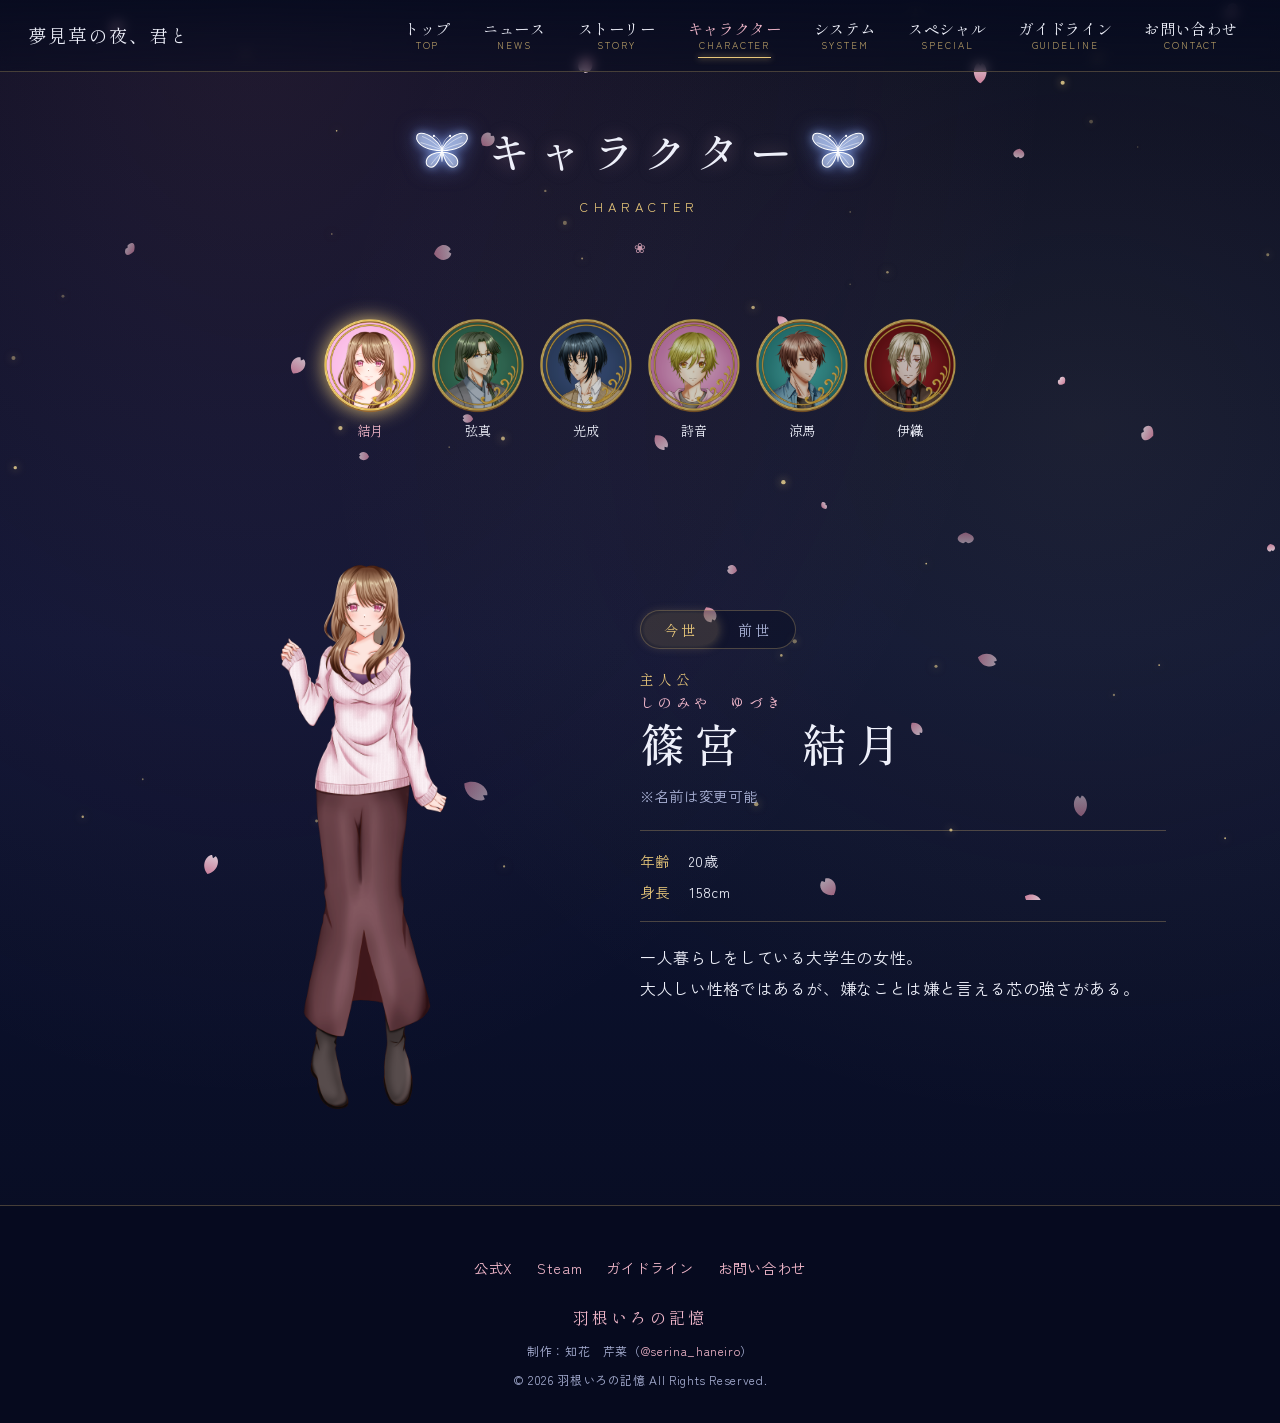
==== character.html @ c4f9967c "プロフィール追加" ====
<!DOCTYPE html>
<html lang="ja">
<head>
  <meta charset="UTF-8">
  <meta name="viewport" content="width=device-width, initial-scale=1">
  <title>キャラクター｜夢見草の夜、君と 公式サイト</title>
  <meta name="description" content="乙女ゲーム『夢見草の夜、君と ～想い繋ぐ刻～』公式サイト。前世と今世が交差する、夜桜の恋物語。">

  <!-- SNSでシェアされたときの表示 -->
  <meta property="og:title" content="キャラクター｜夢見草の夜、君と 公式サイト">
  <meta property="og:description" content="乙女ゲーム『夢見草の夜、君と ～想い繋ぐ刻～』公式サイト。前世と今世が交差する、夜桜の恋物語。">
  <meta property="og:type" content="website">
  <meta property="og:image" content="https://yumemigusanoyoru.github.io/yumemigusa/images/ogp.jpg">
  <meta name="twitter:card" content="summary_large_image">

  <!-- タブのアイコン（images/favicon.png を置くと表示されます） -->
  <link rel="icon" href="images/favicon.png?v=1">
  <link rel="apple-touch-icon" href="images/favicon.png?v=1">

  <link rel="preconnect" href="https://fonts.googleapis.com">
  <link rel="preconnect" href="https://fonts.gstatic.com" crossorigin>
  <link href="https://fonts.googleapis.com/css2?family=Shippori+Mincho:wght@400;500;600&family=Zen+Kaku+Gothic+New:wght@400;500&display=swap" rel="stylesheet">
  <link rel="stylesheet" href="css/style.css?v=17">
</head>
<body>
  <canvas id="petals" aria-hidden="true"></canvas>

  <!-- ===== ヘッダー（全ページ共通） ===== -->
  <header class="site-header">
    <a href="index.html" class="site-logo">
      夢見草の夜、君と
    </a>
    <button class="menu-toggle" aria-label="メニュー" aria-expanded="false">
      <span></span><span></span><span></span>
    </button>
    <nav class="global-nav">
      <ul>
        <li><a href="index.html">トップ<small>TOP</small></a></li>
        <li><a href="news.html">ニュース<small>NEWS</small></a></li>
        <li><a href="story.html">ストーリー<small>STORY</small></a></li>
        <li><a href="character.html">キャラクター<small>CHARACTER</small></a></li>
        <li><a href="system.html">システム<small>SYSTEM</small></a></li>
        <li><a href="special.html">スペシャル<small>SPECIAL</small></a></li>
        <li><a href="guideline.html">ガイドライン<small>GUIDELINE</small></a></li>
        <li><a href="contact.html">お問い合わせ<small>CONTACT</small></a></li>
      </ul>
    </nav>
  </header>

  <main class="page-main">
    <div class="container">

      <div class="page-title fade-in">
        <h1>キャラクター</h1>
        <span class="en">CHARACTER</span>
      </div>

      <!-- アイコンを押すとキャラクターが切り替わります
           アイコン画像：images/chara/○○-icon.png（正方形） -->
      <div class="chara-tabs fade-in">
        <button class="chara-tab is-active" data-target="yuzuki">
          <div class="thumb"><img src="images/chara/yuzuki-icon.png" alt=""></div>
          結月
        </button>
        <button class="chara-tab" data-target="genma">
          <div class="thumb"><img src="images/chara/genma-icon.png" alt=""></div>
          弦真
        </button>
        <button class="chara-tab" data-target="mitsunari">
          <div class="thumb"><img src="images/chara/mitsunari-icon.png" alt=""></div>
          光成
        </button>
        <button class="chara-tab" data-target="shion">
          <div class="thumb"><img src="images/chara/shion-icon.png" alt=""></div>
          詩音
        </button>
        <button class="chara-tab" data-target="ryoma">
          <div class="thumb"><img src="images/chara/ryoma-icon.png" alt=""></div>
          涼馬
        </button>
        <button class="chara-tab" data-target="iori">
          <div class="thumb"><img src="images/chara/iori-icon.png" alt=""></div>
          伊織
        </button>
      </div>

      <!-- ===== 結月 ===== -->
      <section class="chara-detail is-active" id="yuzuki">
        <div class="chara-stand">
          <img src="images/chara/yuzuki.png" alt="篠宮 結月">
        </div>
        <div class="chara-text">
          <p class="chara-role">主人公</p>
          <h2 class="chara-name"><span class="ruby">しのみや　ゆづき</span>篠宮　結月</h2>
          <p class="chara-cv">※名前は変更可能</p>
          <dl class="chara-profile">
            <dt>年齢</dt><dd>20歳</dd>
            <dt>身長</dt><dd>158cm</dd>
          </dl>
          <p>一人暮らしをしている大学生の女性。<br>
          大人しい性格ではあるが、嫌なことは嫌と言える芯の強さがある。</p>
        </div>
      </section>

      <!-- ===== 弦真 ===== -->
      <section class="chara-detail" id="genma">
        <div class="chara-stand">
          <img src="images/chara/genma.png" alt="霧島 弦真">
        </div>
        <div class="chara-text">
          <p class="chara-role">微笑みの店主</p>
          <h2 class="chara-name"><span class="ruby">きりしま　げんま</span>霧島　弦真</h2>
          <p class="chara-cv">CV：未定</p>
          <dl class="chara-profile">
            <dt>年齢</dt><dd>25歳</dd>
            <dt>誕生日</dt><dd>11月7日</dd>
            <dt>身長</dt><dd>180cm</dd>
            <dt class="now-only">趣味</dt><dd class="now-only">古書の修繕／お茶を飲みながらまったり過ごす</dd>
            <dt class="now-only">特技</dt><dd class="now-only">書道</dd>
            <dt class="now-only">好きな食べ物</dt><dd class="now-only">和食／和菓子</dd>
            <dt class="now-only">苦手な食べ物</dt><dd class="now-only">辛いもの</dd>
          </dl>
          <p>古書店【夢見堂】の店主。<br>
          結月の夢に出てきた人物とよく似た容姿をしている。</p>
          <p class="chara-quote">「きっと、貴女に必要な一冊なのでしょう。だから貴女の元に来たのですよ」</p>
        </div>
      </section>

      <!-- ===== 光成 ===== -->
      <section class="chara-detail" id="mitsunari">
        <div class="chara-stand">
          <img src="images/chara/mitsunari.png" alt="三嶋 光成">
        </div>
        <div class="chara-text">
          <p class="chara-role">優しさを隠す先輩</p>
          <h2 class="chara-name"><span class="ruby">みしま　こうせい</span>三嶋　光成</h2>
          <p class="chara-cv">CV：未定</p>
          <dl class="chara-profile">
            <dt>年齢</dt><dd>22歳</dd>
            <dt>誕生日</dt><dd>6月11日</dd>
            <dt>身長</dt><dd>175cm</dd>
            <dt class="now-only">趣味</dt><dd class="now-only">読書／寝ること</dd>
            <dt class="now-only">特技</dt><dd class="now-only">どこでも寝られる</dd>
            <dt class="now-only">好きな食べ物</dt><dd class="now-only">薄味のもの</dd>
            <dt class="now-only">苦手な食べ物</dt><dd class="now-only">味の濃いもの／油っこいもの</dd>
          </dl>
          <p>結月の大学の先輩。<br>
          クールな性格で、いつも一人で行動している。</p>
          <p class="chara-quote">「あまり深入りしないほうがいい。……二度と、戻れなくなるから」</p>
        </div>
      </section>

      <!-- ===== 詩音 ===== -->
      <section class="chara-detail" id="shion">
        <div class="chara-stand">
          <img src="images/chara/shion.png" alt="有栖川 詩音">
        </div>
        <div class="chara-text">
          <p class="chara-role">笑顔の案内人</p>
          <h2 class="chara-name"><span class="ruby">ありすがわ　しおん</span>有栖川　詩音</h2>
          <p class="chara-cv">CV：未定</p>
          <dl class="chara-profile">
            <dt>年齢</dt><dd>18歳</dd>
            <dt>誕生日</dt><dd>5月20日</dd>
            <dt>身長</dt><dd>163cm</dd>
            <dt class="now-only">趣味</dt><dd class="now-only">スイーツ作り／料理</dd>
            <dt class="now-only">特技</dt><dd class="now-only">ラテアート</dd>
            <dt class="now-only">好きな食べ物</dt><dd class="now-only">甘いもの</dd>
            <dt class="now-only">苦手な食べ物</dt><dd class="now-only">苦いもの</dd>
          </dl>
          <p>高校生の男の子。<br>
          結月がよく行くカフェでバイトをしている。</p>
          <p class="chara-quote">「いつも素敵な笑顔だなって見てました。会えて嬉しいです！」</p>
        </div>
      </section>

      <!-- ===== 涼馬 ===== -->
      <section class="chara-detail" id="ryoma">
        <div class="chara-stand">
          <img src="images/chara/ryoma.png" alt="神尾 涼馬">
        </div>
        <div class="chara-text">
          <p class="chara-role">一途な幼馴染</p>
          <h2 class="chara-name"><span class="ruby">かみお　りょうま</span>神尾　涼馬</h2>
          <p class="chara-cv">CV：未定</p>
          <dl class="chara-profile">
            <dt>年齢</dt><dd>23歳</dd>
            <dt>誕生日</dt><dd>12月2日</dd>
            <dt>身長</dt><dd>177cm</dd>
            <dt class="now-only">趣味</dt><dd class="now-only">バイクでのドライブ／筋トレ</dd>
            <dt class="now-only">特技</dt><dd class="now-only">DIY</dd>
            <dt class="now-only">好きな食べ物</dt><dd class="now-only">ファーストフード</dd>
            <dt class="now-only">苦手な食べ物</dt><dd class="now-only">特にない</dd>
          </dl>
          <p>結月の幼馴染の男性。<br>
          最近地元に戻ってきたようで、そこで結月と再会を果たす。</p>
          <p class="chara-quote">「……変わってないな。前より大人っぽくなったけど、根っこはそのまんま」</p>
        </div>
      </section>

      <!-- ===== 伊織 ===== -->
      <section class="chara-detail" id="iori">
        <div class="chara-stand">
          <img src="images/chara/iori.png" alt="鴻上 伊織">
        </div>
        <div class="chara-text">
          <p class="chara-role">執着の蜘蛛</p>
          <h2 class="chara-name"><span class="ruby">こうがみ　いおり</span>鴻上　伊織</h2>
          <p class="chara-cv">CV：未定</p>
          <dl class="chara-profile">
            <dt>年齢</dt><dd>28歳</dd>
            <dt>誕生日</dt><dd>2月18日</dd>
            <dt>身長</dt><dd>185cm</dd>
            <dt class="now-only">趣味</dt><dd class="now-only">仕事／映画鑑賞</dd>
            <dt class="now-only">特技</dt><dd class="now-only">チェス</dd>
            <dt class="now-only">好きな食べ物</dt><dd class="now-only">肉料理</dd>
            <dt class="now-only">苦手な食べ物</dt><dd class="now-only">野菜／甘いもの</dd>
          </dl>
          <p>突然結月の前に現れた男性。<br>
          結月に執着するが、多くが謎に包まれている。</p>
          <p class="chara-quote">「……その顔で、その声で。……忘れたふりなど、するな」</p>
        </div>
      </section>

    </div>
  </main>

  <!-- ===== フッター（全ページ共通） ===== -->
  <footer class="site-footer">
    <ul class="footer-links">
      <li><a href="https://x.com/yumemigusa_5052" target="_blank" rel="noopener">公式X</a></li>
      <li><a href="https://store.steampowered.com/app/4115570/" target="_blank" rel="noopener">Steam</a></li>
         <li><a href="guideline.html">ガイドライン</a></li>
         <li><a href="contact.html">お問い合わせ</a></li>
    </ul>
    <p class="footer-circle"><a href="https://haneiro-final.vercel.app/" target="_blank" rel="noopener">羽根いろの記憶</a></p>
    <p class="copyright" style="margin-bottom:6px">制作：知花　芹菜（<a href="https://x.com/serina_haneiro" target="_blank" rel="noopener">@serina_haneiro</a>）</p>
    <p class="copyright">&copy; 2026 羽根いろの記憶 All Rights Reserved.</p>
  </footer>

  <!-- Cloudflare Web Analytics --><script type='module' src='https://static.cloudflareinsights.com/beacon.min.js' data-cf-beacon='{"token": "5b90241d184643a3bd6e7395674b8b5f"}'></script><!-- End Cloudflare Web Analytics -->
  <script src="js/main.js"></script>
  <script src="js/stills.js?v=2"></script>
  <script src="js/pastlife.js?v=3"></script>
</body>
</html>
---- css/style.css ----
/* =========================================================
   夢見草の夜、君と 公式サイト 共通スタイル
   色を変えたいときは、下の :root の値だけ変えればOKです
   ========================================================= */
:root {
  --night-deep: #070b1f;     /* いちばん暗い夜空 */
  --night: #0d1433;          /* 背景の紺 */
  --night-soft: #18214a;     /* カードなどの紺 */
  --sakura: #f2b8cb;         /* 桜色 */
  --sakura-deep: #d97a9b;    /* 濃い桜色 */
  --gold: #e8c77a;           /* 金の光 */
  --gold-soft: rgba(232, 199, 122, 0.35);
  --text: #eef0fa;           /* 本文の文字色 */
  --text-sub: #aab2d6;       /* 補足の文字色 */
  --line: rgba(232, 199, 122, 0.28);

  --font-title: "Shippori Mincho", "Yu Mincho", serif;
  --font-body: "Zen Kaku Gothic New", "Yu Gothic", sans-serif;

  --header-h: 72px;
  --max-w: 1100px;
}

* { box-sizing: border-box; margin: 0; padding: 0; }

html { scroll-behavior: smooth; background: var(--night-deep); }

body {
  font-family: var(--font-body);
  color: var(--text);
  line-height: 1.9;
  letter-spacing: 0.04em;
  background:
    radial-gradient(ellipse at 20% 0%, rgba(217, 122, 155, 0.12), transparent 55%),
    radial-gradient(ellipse at 85% 30%, rgba(232, 199, 122, 0.08), transparent 50%),
    linear-gradient(180deg, var(--night-deep) 0%, var(--night) 45%, var(--night-deep) 100%);
  min-height: 100vh;
  overflow-x: hidden;
}

img { max-width: 100%; display: block; }
a { color: var(--sakura); text-decoration: none; transition: color .3s; }
a:hover { color: var(--gold); }

/* 舞う花びら・光の粒（js/main.js で描画） */
#petals {
  position: fixed;
  inset: 0;
  pointer-events: none;
  z-index: 1;
}

/* ---------- ヘッダー ---------- */
.site-header {
  position: fixed;
  top: 0; left: 0; right: 0;
  height: var(--header-h);
  z-index: 100;
  display: flex;
  align-items: center;
  justify-content: space-between;
  padding: 0 28px;
  background: linear-gradient(180deg, rgba(7, 11, 31, 0.92), rgba(7, 11, 31, 0.55));
  backdrop-filter: blur(6px);
  border-bottom: 1px solid var(--line);
}

.site-logo {
  font-family: var(--font-title);
  font-size: 1.15rem;
  color: var(--text);
  letter-spacing: 0.12em;
  white-space: nowrap;
}
.site-logo img { height: 44px; width: auto; }

.global-nav ul {
  display: flex;
  gap: 4px;
  list-style: none;
}
.global-nav a {
  display: block;
  padding: 8px 14px;
  font-family: var(--font-title);
  font-size: 0.95rem;
  color: var(--text);
  position: relative;
  text-align: center;
  line-height: 1.3;
}
.global-nav a small {
  display: block;
  font-family: var(--font-body);
  font-size: 0.6rem;
  letter-spacing: 0.2em;
  color: var(--gold);
  opacity: 0.8;
}
.global-nav a::after {
  content: "";
  position: absolute;
  left: 50%; bottom: 2px;
  width: 0; height: 1px;
  background: var(--gold);
  box-shadow: 0 0 6px var(--gold);
  transition: width .3s, left .3s;
}
.global-nav a:hover::after,
.global-nav a.is-current::after { width: 60%; left: 20%; }
.global-nav a.is-current { color: var(--sakura); }

/* スマホ用メニューボタン */
.menu-toggle {
  display: none;
  width: 44px; height: 44px;
  background: none;
  border: 1px solid var(--line);
  border-radius: 50%;
  cursor: pointer;
  position: relative;
}
.menu-toggle span {
  position: absolute;
  left: 12px; right: 12px;
  height: 1px;
  background: var(--gold);
  transition: transform .3s, opacity .3s;
}
.menu-toggle span:nth-child(1) { top: 15px; }
.menu-toggle span:nth-child(2) { top: 21px; }
.menu-toggle span:nth-child(3) { top: 27px; }
.menu-open .menu-toggle span:nth-child(1) { transform: translateY(6px) rotate(45deg); }
.menu-open .menu-toggle span:nth-child(2) { opacity: 0; }
.menu-open .menu-toggle span:nth-child(3) { transform: translateY(-6px) rotate(-45deg); }

/* ---------- 共通レイアウト ---------- */
main { position: relative; z-index: 2; }

.page-main { padding-top: calc(var(--header-h) + 40px); padding-bottom: 80px; }

.container {
  width: 100%;
  max-width: var(--max-w);
  margin: 0 auto;
  padding: 0 24px;
}

/* ページ見出し */
.page-title {
  text-align: center;
  margin-bottom: 56px;
}
.page-title h1 {
  font-family: var(--font-title);
  font-weight: 500;
  font-size: clamp(1.8rem, 4vw, 2.6rem);
  letter-spacing: 0.25em;
  color: var(--text);
  text-shadow: 0 0 18px rgba(242, 184, 203, 0.35);
}
.page-title .en {
  display: block;
  font-size: 0.8rem;
  letter-spacing: 0.4em;
  color: var(--gold);
  margin-top: 4px;
}
.page-title::after {
  content: "❀";
  display: block;
  margin-top: 14px;
  color: var(--sakura);
  font-size: 0.9rem;
  opacity: 0.8;
}

/* セクション見出し */
.section-title {
  font-family: var(--font-title);
  font-weight: 500;
  font-size: 1.5rem;
  letter-spacing: 0.2em;
  text-align: center;
  margin-bottom: 32px;
}
.section-title .en {
  display: block;
  font-size: 0.75rem;
  letter-spacing: 0.4em;
  color: var(--gold);
}

/* 枠付きの箱 */
.panel {
  background: linear-gradient(160deg, rgba(24, 33, 74, 0.75), rgba(13, 20, 51, 0.75));
  border: 1px solid var(--line);
  border-radius: 4px;
  padding: 40px;
  position: relative;
}
.panel::before,
.panel::after {
  content: "";
  position: absolute;
  width: 18px; height: 18px;
  border-color: var(--gold);
  border-style: solid;
  opacity: 0.7;
}
.panel::before { top: 8px; left: 8px; border-width: 1px 0 0 1px; }
.panel::after { bottom: 8px; right: 8px; border-width: 0 1px 1px 0; }

/* ボタン */
.btn {
  display: inline-block;
  padding: 12px 36px;
  border: 1px solid var(--gold);
  color: var(--text);
  font-family: var(--font-title);
  letter-spacing: 0.15em;
  background: rgba(232, 199, 122, 0.06);
  transition: background .3s, box-shadow .3s, color .3s;
}
.btn:hover {
  background: rgba(232, 199, 122, 0.18);
  box-shadow: 0 0 18px var(--gold-soft);
  color: var(--text);
}
.btn-sakura { border-color: var(--sakura); background: rgba(242, 184, 203, 0.08); }
.btn-sakura:hover { background: rgba(242, 184, 203, 0.2); box-shadow: 0 0 18px rgba(242, 184, 203, 0.4); }

/* 仮置きの画像枠（本物の画像に差し替えるまでの目印） */
.placeholder {
  display: flex;
  align-items: center;
  justify-content: center;
  text-align: center;
  color: var(--text-sub);
  font-size: 0.85rem;
  background:
    repeating-linear-gradient(45deg, rgba(255,255,255,0.03) 0 12px, transparent 12px 24px),
    linear-gradient(160deg, var(--night-soft), var(--night));
  border: 1px dashed var(--line);
}

/* スクロールでふわっと出る */
.fade-in { opacity: 0; transform: translateY(24px); transition: opacity 1s, transform 1s; }
.fade-in.is-visible { opacity: 1; transform: none; }

/* ---------- トップページ ---------- */
.hero {
  position: relative;
  height: 100vh;
  min-height: 560px;
  overflow: hidden;
}
.hero-visual {
  position: absolute;
  inset: 0;
}
.hero-visual img,
.hero-visual .placeholder {
  width: 100%; height: 100%;
  object-fit: cover;
  object-position: center top;
}
.hero::after {
  content: "";
  position: absolute;
  inset: 0;
  background: linear-gradient(180deg, transparent 55%, var(--night-deep) 100%);
}
.hero-logo {
  position: absolute;
  z-index: 2;
  left: 50%;
  bottom: 12%;
  transform: translateX(-50%);
  text-align: center;
  width: 90%;
}
.hero-logo h1 {
  font-family: var(--font-title);
  font-weight: 500;
  font-size: clamp(2rem, 6vw, 4rem);
  letter-spacing: 0.2em;
  text-shadow: 0 0 24px rgba(242, 184, 203, 0.6), 0 0 4px rgba(0,0,0,0.8);
}
.hero-logo p {
  font-family: var(--font-title);
  color: var(--gold);
  letter-spacing: 0.4em;
  margin-top: 4px;
}
.hero-logo img { max-width: 640px; margin: 0 auto; }

.top-info {
  padding: 80px 0;
  text-align: center;
}
.release-text {
  font-family: var(--font-title);
  font-size: 1.1rem;
  letter-spacing: 0.15em;
  margin-bottom: 8px;
}
.platform-text { color: var(--text-sub); font-size: 0.9rem; margin-bottom: 28px; }
.btn-row { display: flex; gap: 16px; justify-content: center; flex-wrap: wrap; }

.top-news { padding: 40px 0 80px; }
.top-banners {
  display: grid;
  grid-template-columns: repeat(auto-fit, minmax(260px, 1fr));
  gap: 24px;
  padding-bottom: 100px;
}
.top-banners a { display: block; aspect-ratio: 16 / 9; }
.top-banners a .placeholder { width: 100%; height: 100%; transition: box-shadow .3s; }
.top-banners a:hover .placeholder { box-shadow: 0 0 24px var(--gold-soft); }

/* ---------- ニュース ---------- */
.news-list { list-style: none; }
.news-list li {
  border-bottom: 1px solid var(--line);
}
.news-list a, .news-list .news-item {
  display: flex;
  gap: 24px;
  padding: 18px 8px;
  color: var(--text);
}
.news-list a:hover { background: rgba(242, 184, 203, 0.05); }
.news-date {
  font-family: var(--font-title);
  color: var(--gold);
  white-space: nowrap;
  min-width: 96px;
}
.news-tag {
  display: inline-block;
  font-size: 0.7rem;
  padding: 0 10px;
  border: 1px solid var(--sakura);
  color: var(--sakura);
  margin-right: 8px;
  vertical-align: middle;
}
.news-article { margin-bottom: 48px; }
.news-article h2 {
  font-family: var(--font-title);
  font-weight: 500;
  font-size: 1.25rem;
  margin: 6px 0 16px;
}
.news-article p + p { margin-top: 1em; }

/* ---------- ストーリー ---------- */
.story-visual { aspect-ratio: 16 / 9; margin-bottom: 48px; }
.story-visual img, .story-visual .placeholder { width: 100%; height: 100%; object-fit: cover; }
.story-text {
  font-family: var(--font-title);
  font-size: 1.05rem;
  line-height: 2.4;
  text-align: center;
}
.story-text p + p { margin-top: 2em; }
.story-text em { font-style: normal; color: var(--sakura); }

/* ---------- キャラクター ---------- */
.chara-tabs {
  display: flex;
  justify-content: center;
  flex-wrap: wrap;
  gap: 12px;
  margin-bottom: 48px;
}
.chara-tab {
  width: 96px;
  background: none;
  border: 1px solid var(--line);
  color: var(--text);
  font-family: var(--font-title);
  cursor: pointer;
  padding: 0 0 8px;
  transition: border-color .3s, box-shadow .3s;
}
.chara-tab .thumb { aspect-ratio: 1; width: 100%; margin-bottom: 6px; font-size: 0.65rem; }
.chara-tab .thumb img { width: 100%; height: 100%; object-fit: cover; }
.chara-tab.is-active,
.chara-tab:hover { border-color: var(--gold); box-shadow: 0 0 14px var(--gold-soft); }
.chara-tab.is-active { color: var(--sakura); }

.chara-detail { display: none; }
.chara-detail.is-active { display: grid; animation: charaIn .6s ease; }
@keyframes charaIn { from { opacity: 0; transform: translateX(20px); } to { opacity: 1; transform: none; } }

.chara-detail {
  grid-template-columns: 1fr 1.1fr;
  gap: 48px;
  align-items: center;
}
.chara-stand { aspect-ratio: 3 / 4; max-height: 720px; }
.chara-stand img, .chara-stand .placeholder { width: 100%; height: 100%; object-fit: contain; }
.chara-role {
  font-family: var(--font-title);
  color: var(--gold);
  letter-spacing: 0.3em;
  font-size: 0.85rem;
}
.chara-name {
  font-family: var(--font-title);
  font-weight: 500;
  font-size: clamp(2rem, 4vw, 2.8rem);
  letter-spacing: 0.2em;
  line-height: 1.4;
}
.chara-name .ruby {
  display: block;
  font-size: 0.85rem;
  letter-spacing: 0.3em;
  color: var(--sakura);
}
.chara-cv { color: var(--text-sub); font-size: 0.9rem; margin: 8px 0 20px; }
.chara-profile {
  display: grid;
  grid-template-columns: auto 1fr;
  gap: 4px 20px;
  font-size: 0.9rem;
  margin: 20px 0;
  padding: 16px 0;
  border-top: 1px solid var(--line);
  border-bottom: 1px solid var(--line);
}
.chara-profile dt { color: var(--gold); }
.chara-quote {
  font-family: var(--font-title);
  font-size: 1.1rem;
  color: var(--sakura);
  margin-top: 20px;
}

/* ---------- システム ---------- */
.system-list { display: grid; gap: 48px; }
.system-item {
  display: grid;
  grid-template-columns: 1.2fr 1fr;
  gap: 40px;
  align-items: center;
}
.system-item:nth-child(even) .system-shot { order: 2; }
.system-shot { aspect-ratio: 16 / 9; }
.system-shot img, .system-shot .placeholder { width: 100%; height: 100%; object-fit: cover; }
.system-item h3 {
  font-family: var(--font-title);
  font-weight: 500;
  font-size: 1.3rem;
  letter-spacing: 0.15em;
  margin-bottom: 12px;
  color: var(--sakura);
}
.spec-table { width: 100%; border-collapse: collapse; margin-top: 80px; }
.spec-table th, .spec-table td {
  padding: 14px 16px;
  border-bottom: 1px solid var(--line);
  text-align: left;
  font-size: 0.95rem;
}
.spec-table th { color: var(--gold); width: 30%; font-weight: normal; font-family: var(--font-title); }

/* ---------- スペシャル ---------- */
.special-section { margin-bottom: 80px; }
.movie-wrap { aspect-ratio: 16 / 9; }
.movie-wrap iframe, .movie-wrap .placeholder { width: 100%; height: 100%; border: 0; }
.movie-grid { display: grid; grid-template-columns: 1fr 1fr; gap: 24px; }
.movie-grid p { text-align: center; margin-top: 8px; font-family: var(--font-title); }
.wallpaper-grid {
  display: grid;
  grid-template-columns: repeat(auto-fit, minmax(240px, 1fr));
  gap: 24px;
}
.wallpaper-grid .thumb { aspect-ratio: 16 / 9; margin-bottom: 12px; }
.wallpaper-grid .links { display: flex; gap: 12px; justify-content: center; font-size: 0.85rem; }
.event-box h3 { font-family: var(--font-title); font-weight: 500; font-size: 1.3rem; margin-bottom: 12px; }

/* ---------- お問い合わせ ---------- */
.contact-box { max-width: 760px; margin: 0 auto; }
.contact-box p + p { margin-top: 1em; }
.contact-box ul { margin: 1em 0 1em 1.4em; }
.contact-way {
  margin-top: 32px;
  display: grid;
  gap: 16px;
}
.contact-way div {
  display: flex;
  gap: 16px;
  align-items: baseline;
  padding: 16px 20px;
  border: 1px solid var(--line);
}
.contact-way dt { color: var(--gold); font-family: var(--font-title); min-width: 120px; }

/* ---------- フッター ---------- */
.site-footer {
  position: relative;
  z-index: 2;
  text-align: center;
  padding: 48px 24px 32px;
  border-top: 1px solid var(--line);
  background: rgba(7, 11, 31, 0.8);
}
.footer-links {
  display: flex;
  gap: 24px;
  justify-content: center;
  flex-wrap: wrap;
  list-style: none;
  margin-bottom: 20px;
  font-size: 0.9rem;
}
.footer-circle { font-family: var(--font-title); letter-spacing: 0.2em; margin-bottom: 8px; }
.copyright { font-size: 0.75rem; color: var(--text-sub); }

/* ---------- スマホ・タブレット ---------- */
@media (max-width: 1100px) {
  .menu-toggle { display: block; }
  .global-nav {
    position: fixed;
    top: var(--header-h);
    left: 0; right: 0;
    height: calc(100vh - var(--header-h));
    background: rgba(7, 11, 31, 0.97);
    opacity: 0;
    visibility: hidden;
    transition: opacity .3s, visibility .3s;
    overflow-y: auto;
  }
  .menu-open .global-nav { opacity: 1; visibility: visible; }
  .global-nav ul { flex-direction: column; gap: 0; padding: 24px; }
  .global-nav a { padding: 18px; border-bottom: 1px solid var(--line); font-size: 1.1rem; }
  .global-nav a::after { display: none; }

  .chara-detail,
  .system-item { grid-template-columns: 1fr; gap: 24px; }
  .system-item:nth-child(even) .system-shot { order: 0; }
  .chara-stand { max-height: 480px; }
  .movie-grid { grid-template-columns: 1fr; }
}

@media (max-width: 600px) {
  :root { --header-h: 60px; }
  .site-header { padding: 0 16px; }
  .site-logo { font-size: 0.95rem; }
  .container { padding: 0 16px; }
  .panel { padding: 28px 20px; }
  .news-list a, .news-list .news-item { flex-direction: column; gap: 2px; }
  .chara-tab { width: 76px; }
  .contact-way div { flex-direction: column; gap: 4px; }
  .story-text { font-size: 0.95rem; text-align: left; }
  .hero { height: 80vh; }
}

/* 動きを減らす設定の人には、アニメーションを止める */
@media (prefers-reduced-motion: reduce) {
  * { animation: none !important; transition: none !important; }
  #petals { display: none; }
  .fade-in { opacity: 1; transform: none; }
}
.hero-logo img {
  filter: drop-shadow(0 0 12px rgba(7, 11, 31, 0.8));
}

/* ロゴが画面からはみ出さないように */
.hero-logo img {
  width: 100%;
  max-width: 640px;
}

/* キービジュアルの上がヘッダーに隠れないように */
.hero {
  margin-top: var(--header-h);
  height: calc(100vh - var(--header-h));
}
.hero-visual picture {
  display: block;
  width: 100%;
  height: 100%;
}

/* スマホではロゴを少し小さく、下寄せに */
@media (max-width: 600px) {
  .hero-logo {
    width: 85%;
    bottom: 5%;
  }
}
/* キャラアイコン：外枠をなくして、丸く光らせる */
.chara-tab,
.chara-tab:hover,
.chara-tab.is-active {
  border: none;
  box-shadow: none;
  padding: 0;
}
.chara-tab .thumb {
  margin-bottom: 8px;
}
.chara-tab .thumb img {
  filter: brightness(0.8);
  transition: filter .3s, transform .3s;
}

/* マウスを乗せたとき：桜色にふわっと光る */
.chara-tab:hover .thumb img {
  filter: brightness(1) drop-shadow(0 0 8px rgba(242, 184, 203, 0.8));
  transform: scale(1.05);
}

/* 選んでいるキャラ：金色にゆっくり明滅して光る */
.chara-tab.is-active .thumb img {
  filter: brightness(1.05) drop-shadow(0 0 10px rgba(232, 199, 122, 0.9));
  animation: iconGlow 2.4s ease-in-out infinite;
}
@keyframes iconGlow {
  0%, 100% { filter: brightness(1.05) drop-shadow(0 0 6px rgba(232, 199, 122, 0.7)); }
  50%      { filter: brightness(1.1)  drop-shadow(0 0 16px rgba(232, 199, 122, 1)); }
}
/* パソコン表示：ロゴを小さく、下寄せにして弦真に被らないように */
@media (min-width: 769px) {
  .hero-logo {
    bottom: 3%;
  }
  .hero-logo img {
    max-width: 440px;
  }
}
/* トップ：Steamストアページ公開中 */
.steam-open {
  font-family: var(--font-title);
  font-size: clamp(1.4rem, 3.5vw, 2.2rem);
  letter-spacing: 0.2em;
  color: var(--sakura);
  text-shadow: 0 0 16px rgba(242, 184, 203, 0.6), 0 0 32px rgba(232, 199, 122, 0.3);
  margin: 4px 0 12px;
}
/* トップ：キャッチコピー（縦書き） */
.hero-catch {
  position: absolute;
  z-index: 3;
  top: 1.8vw;                 /* 上からの位置 */
  writing-mode: vertical-rl;  /* 縦書き */
  font-family: var(--font-title);
  font-weight: 600;
    font-size: 1.85vw;          /* 文字の大きさ */
  white-space: nowrap;        /* 折り返さない */
  letter-spacing: 0.12em;
  line-height: 1;
  color: #fff;
  text-shadow: 0 0 10px rgba(90, 50, 140, 0.9), 0 0 3px rgba(40, 20, 70, 0.8);
  opacity: 0;
  animation: catchIn 2s ease 0.5s forwards;
}
.hero-catch-left  { left: 9.6%; }                          /* 左のコピーの位置 */
.hero-catch-right { right: 9.7%; animation-delay: 1.2s; font-size: 1.7vw; }  /* 右のコピーの位置と大きさ */

/* ページを開くと、左→右の順にふわっと浮かび上がる */
@keyframes catchIn {
  from { opacity: 0; transform: translateY(-12px); }
  to   { opacity: 1; transform: none; }
}

/* スマホ（縦長のキービジュアル）での位置と大きさ */
@media (max-width: 768px) {
  .hero-catch {
    font-size: 4.2vw;
    top: 2vw;
    text-shadow: 0 0 6px rgba(40, 20, 70, 0.95), 0 0 12px rgba(90, 50, 140, 0.9);
  }
  .hero-catch-left  { left: 1.5%; }
  .hero-catch-right { right: 1.5%; font-size: 4vw; }
}

/* 動きを減らす設定の人には、最初から表示 */
@media (prefers-reduced-motion: reduce) {
  .hero-catch { opacity: 1; }
}
/* iPhoneでも、キービジュアルとロゴが1画面に収まるように */
.hero {
  height: calc(100vh - var(--header-h));
  height: calc(100svh - var(--header-h));
}
/* トップ：SNSリンク */
.sns-links {
  display: flex;
  justify-content: center;
  flex-wrap: wrap;
  gap: 24px 56px;
  margin-top: 48px;
}
.sns-label {
  font-family: var(--font-title);
  font-size: 0.8rem;
  letter-spacing: 0.2em;
  color: var(--gold);
  margin-bottom: 10px;
}
.sns-btns {
  display: flex;
  justify-content: center;
  flex-wrap: wrap;
  gap: 10px;
}
.sns-btn {
  min-width: 100px;
  padding: 6px 18px;
  border: 1px solid var(--line);
  border-radius: 999px;
  font-size: 0.85rem;
  letter-spacing: 0.1em;
  color: var(--text);
  background: rgba(24, 33, 74, 0.5);
  transition: border-color .3s, color .3s, box-shadow .3s;
}
.sns-btn:hover {
  border-color: var(--sakura);
  color: var(--sakura);
  box-shadow: 0 0 12px rgba(242, 184, 203, 0.4);
}
/* キャッチコピー：薄紫のドロップシャドウ */
.hero-catch {
  text-shadow:
    0.05em 0.05em 4px rgba(201, 179, 240, 0.9),
    0 0 10px rgba(90, 50, 140, 0.9),
    0 0 3px rgba(40, 20, 70, 0.8);
}
@media (max-width: 768px) {
  .hero-catch {
    text-shadow:
      0.08em 0.08em 2px rgba(220, 180, 235, 0.9),
      0 0 6px rgba(40, 20, 70, 0.95),
      0 0 12px rgba(90, 50, 140, 0.9);
  }
}
/* ページ見出しの両側に、光る蝶 */
.page-title h1 {
  display: inline-flex;
  align-items: center;
  gap: 0.45em;
}
.page-title h1::before,
.page-title h1::after {
  content: "";
  flex: none;
  width: 1.3em;
  height: 0.98em;
  background: url("data:image/svg+xml,%3Csvg xmlns='http://www.w3.org/2000/svg' viewBox='0 0 80 60'%3E %3Cg fill='%23cfe0ff' fill-opacity='.5' stroke='%23ffffff' stroke-width='1.6' stroke-linejoin='round'%3E %3Cpath d='M39 25C33 13 20 3 9 3C2 3 1 10 4 15C9 23 22 28 39 29Z'/%3E %3Cpath d='M39 31C30 31 19 35 17 43C15 51 23 56 29 51C34 47 37 39 39 31Z'/%3E %3Cpath d='M41 25C47 13 60 3 71 3C78 3 79 10 76 15C71 23 58 28 41 29Z'/%3E %3Cpath d='M41 31C50 31 61 35 63 43C65 51 57 56 51 51C46 47 43 39 41 31Z'/%3E %3C/g%3E %3Cg fill='none' stroke='%23ffffff' stroke-width='1' stroke-opacity='.75' stroke-linecap='round'%3E %3Cpath d='M38 26C30 18 20 11 11 8'/%3E%3Cpath d='M38 27C29 23 19 20 9 17'/%3E %3Cpath d='M42 26C50 18 60 11 69 8'/%3E%3Cpath d='M42 27C51 23 61 20 71 17'/%3E %3Cpath d='M38 33C33 38 28 43 24 49'/%3E%3Cpath d='M42 33C47 38 52 43 56 49'/%3E %3Cpath d='M39 21C37 14 33 9 28 7'/%3E%3Cpath d='M41 21C43 14 47 9 52 7'/%3E %3C/g%3E %3Ccircle cx='28' cy='7' r='1.6' fill='%23ffffff'/%3E%3Ccircle cx='52' cy='7' r='1.6' fill='%23ffffff'/%3E %3Cpath d='M40 20C41.8 20 41.8 42 40 46C38.2 42 38.2 20 40 20Z' fill='%23ffffff'/%3E %3C/svg%3E") center / contain no-repeat;
  filter: drop-shadow(0 0 4px rgba(150, 185, 255, 0.95)) drop-shadow(0 0 10px rgba(120, 150, 255, 0.6));
  animation: titleButterfly 3.2s ease-in-out infinite;
}
.page-title h1::before { --tilt: -12deg; }
.page-title h1::after  { --tilt: 12deg; margin-left: -0.25em; animation-delay: -1.6s; }

/* ゆっくり羽ばたきながら、ふわふわ浮かぶ */
@keyframes titleButterfly {
  0%, 100% { transform: translateY(0) rotate(var(--tilt)) scaleX(1); }
  25%      { transform: translateY(-3px) rotate(var(--tilt)) scaleX(0.55); }
  50%      { transform: translateY(-5px) rotate(var(--tilt)) scaleX(1); }
  75%      { transform: translateY(-2px) rotate(var(--tilt)) scaleX(0.7); }
}
/* トップ：タイトルロゴがふわっと浮かび上がる */
.hero-logo img {
  animation: logoRise 2.4s cubic-bezier(0.22, 1, 0.36, 1) 0.3s both;
}
@keyframes logoRise {
  0% {
    opacity: 0;
    transform: translateY(24px) scale(0.97);
  }
  60% {
    opacity: 1;
  }
  100% {
    opacity: 1;
    transform: none;
  }
}

/* マウスがある端末だけ、マウスを乗せたときに光る */
@media (hover: hover) {
  .chara-tab:hover .thumb img {
    transform: scale(1.05) translateZ(0);
  }
}
/* お問い合わせ：よくある質問 */
.faq {
  max-width: 760px;
  margin: 80px auto 0;
}
.faq-item {
  border-bottom: 1px solid var(--line);
}
.faq-item:first-of-type {
  border-top: 1px solid var(--line);
}
.faq-item summary {
  position: relative;
  list-style: none;
  cursor: pointer;
  padding: 20px 48px 20px 44px;
  font-family: var(--font-title);
  font-size: 1.02rem;
  letter-spacing: 0.08em;
  transition: color .3s, background .3s;
  -webkit-tap-highlight-color: transparent;
}
.faq-item summary::-webkit-details-marker { display: none; }
.faq-item summary::before {
  content: "Q";
  position: absolute;
  left: 10px;
  top: 18px;
  font-size: 1.15rem;
  color: var(--gold);
}
.faq-item summary::after {
  content: "";
  position: absolute;
  right: 18px;
  top: 50%;
  width: 9px;
  height: 9px;
  border-right: 1px solid var(--gold);
  border-bottom: 1px solid var(--gold);
  transform: translateY(-70%) rotate(45deg);
  transition: transform .3s;
}
.faq-item[open] summary::after {
  transform: translateY(-30%) rotate(-135deg);
}
.faq-item summary:hover,
.faq-item[open] summary {
  color: var(--sakura);
}
.faq-answer {
  position: relative;
  padding: 0 20px 22px 44px;
  color: var(--text);
  animation: faqOpen .4s ease;
}
.faq-answer::before {
  content: "A";
  position: absolute;
  left: 10px;
  top: 0;
  font-family: var(--font-title);
  font-size: 1.15rem;
  color: var(--sakura);
}
@keyframes faqOpen {
  from { opacity: 0; transform: translateY(-6px); }
  to   { opacity: 1; transform: none; }
}
@media (max-width: 600px) {
  .faq-item summary { font-size: 0.95rem; padding: 18px 40px 18px 36px; }
  .faq-item summary::before { left: 6px; top: 16px; }
  .faq-answer { padding: 0 12px 20px 36px; }
  .faq-answer::before { left: 6px; }
}
/* スペシャル：壁紙 */
.wallpaper-grid {
  max-width: 720px;
  margin: 0 auto;
}
.wallpaper-grid .thumb {
  overflow: hidden;
  border: 1px solid var(--line);
}
.wallpaper-grid .thumb img {
  width: 100%;
  height: 100%;
  object-fit: cover;
}
.wallpaper-title {
  text-align: center;
  font-family: var(--font-title);
  letter-spacing: 0.15em;
  margin-bottom: 10px;
}
.wallpaper-grid .links a {
  display: inline-block;
  padding: 6px 22px;
  border: 1px solid var(--line);
  border-radius: 999px;
  color: var(--text);
  transition: border-color .3s, color .3s, box-shadow .3s;
}
.wallpaper-grid .links a:hover {
  border-color: var(--sakura);
  color: var(--sakura);
  box-shadow: 0 0 12px rgba(242, 184, 203, 0.4);
}
.wallpaper-note {
  margin-top: 24px;
  text-align: center;
  font-size: 0.85rem;
  color: var(--text-sub);
}
/* ページ内の目次 */
.page-toc {
  display: flex;
  justify-content: center;
  flex-wrap: wrap;
  gap: 10px 12px;
  max-width: 820px;
  margin: -24px auto 64px;
}
.page-toc a {
  padding: 8px 22px;
  border: 1px solid var(--line);
  border-radius: 999px;
  background: rgba(24, 33, 74, 0.5);
  color: var(--text);
  font-family: var(--font-title);
  font-size: 0.95rem;
  letter-spacing: 0.12em;
  transition: border-color .3s, color .3s, box-shadow .3s;
  -webkit-tap-highlight-color: transparent;
}
.page-toc a:hover {
  border-color: var(--gold);
  color: var(--gold);
  box-shadow: 0 0 12px var(--gold-soft);
}

/* 飛んだ先の見出しが、上のメニューに隠れないように */
.special-section {
  scroll-margin-top: calc(var(--header-h) + 24px);
}

@media (max-width: 600px) {
  .page-toc { gap: 8px; margin-bottom: 48px; }
  .page-toc a { padding: 6px 16px; font-size: 0.85rem; }
}
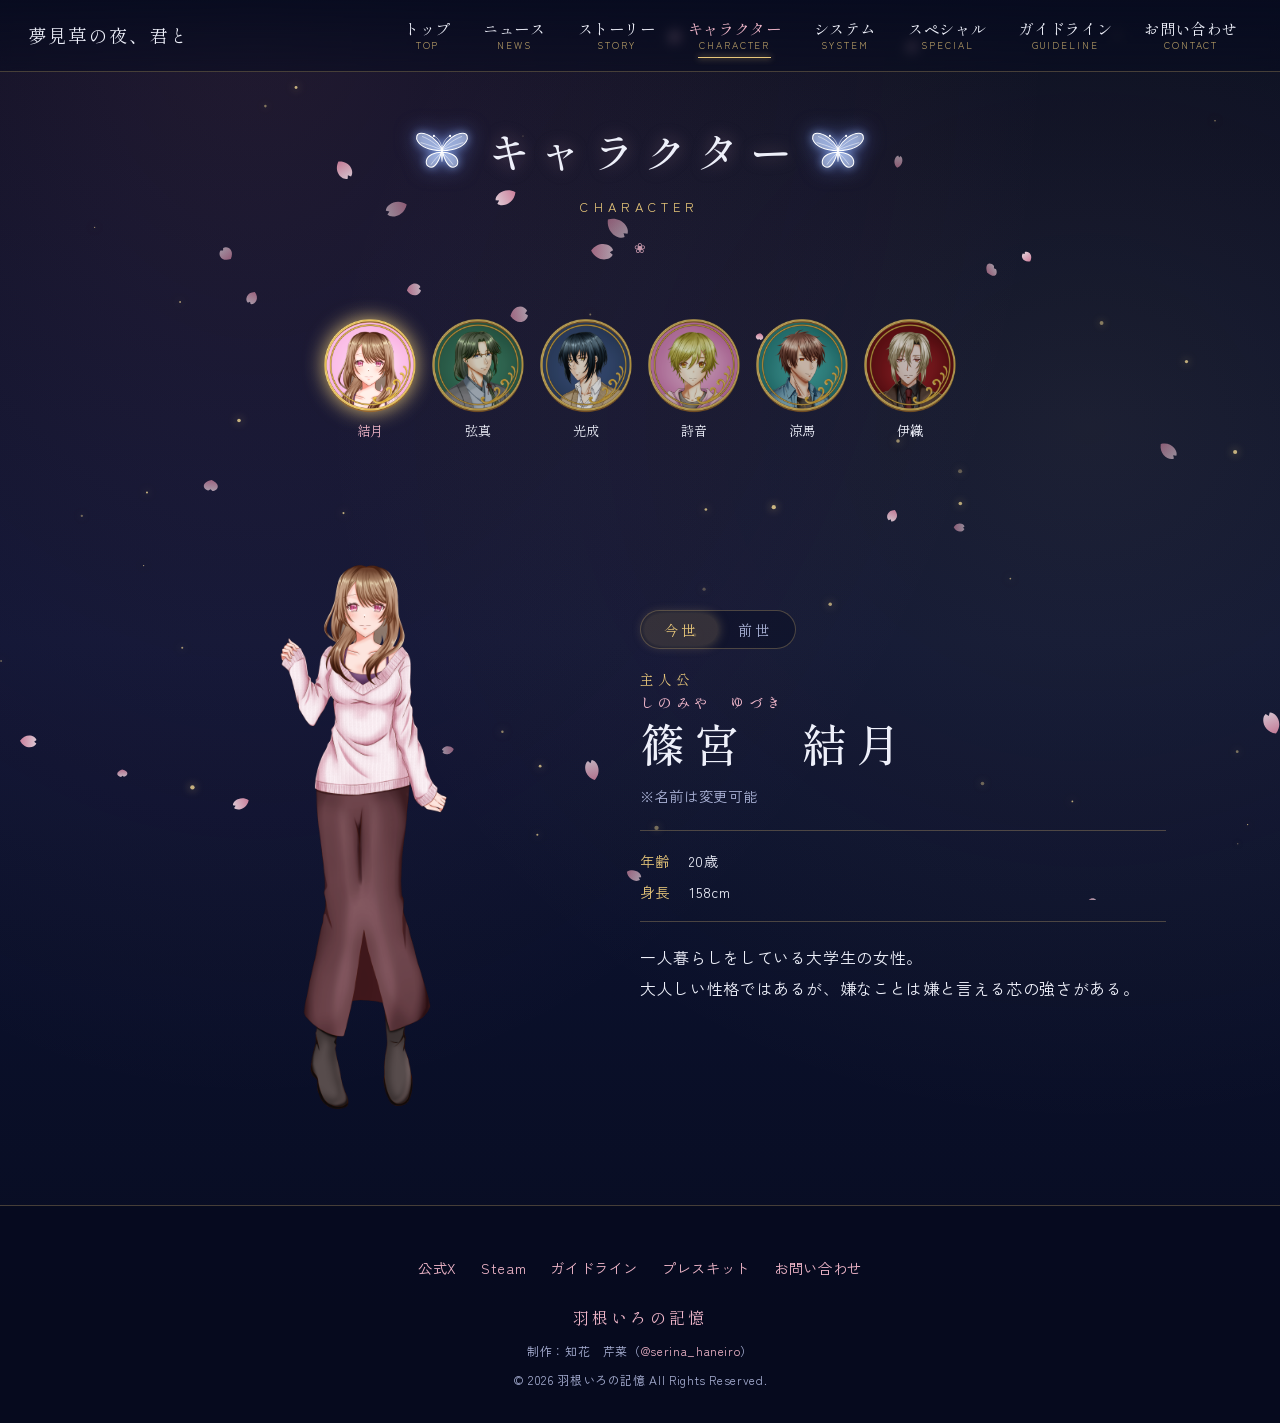
==== commit 03ca0a60: "プレスキット追加" ====
--- a/character.html
+++ b/character.html
@@ -230,7 +230,8 @@
     <ul class="footer-links">
       <li><a href="https://x.com/yumemigusa_5052" target="_blank" rel="noopener">公式X</a></li>
       <li><a href="https://store.steampowered.com/app/4115570/" target="_blank" rel="noopener">Steam</a></li>
-         <li><a href="guideline.html">ガイドライン</a></li>
+            <li><a href="guideline.html">ガイドライン</a></li>
+            <li><a href="presskit.html">プレスキット</a></li>
          <li><a href="contact.html">お問い合わせ</a></li>
     </ul>
     <p class="footer-circle"><a href="https://haneiro-final.vercel.app/" target="_blank" rel="noopener">羽根いろの記憶</a></p>
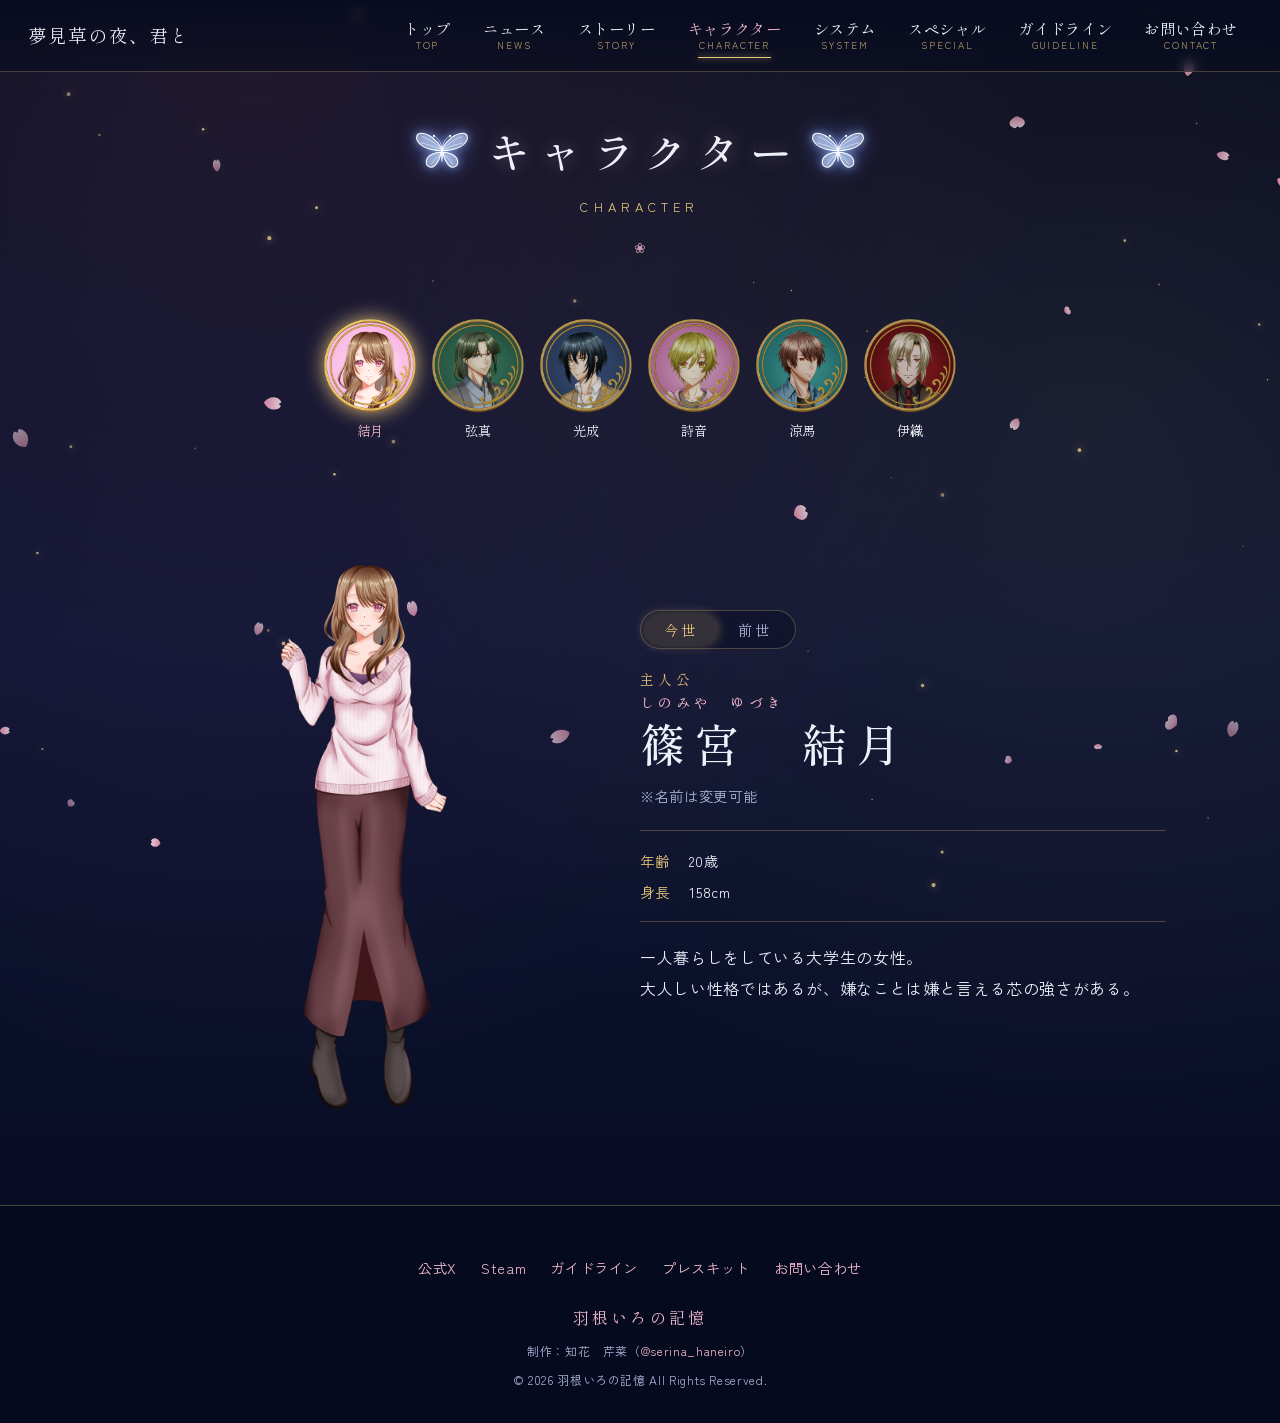
==== commit 2ae815c0: "桜のアイコン追加" ====
--- a/character.html
+++ b/character.html
@@ -20,7 +20,7 @@
   <link rel="preconnect" href="https://fonts.googleapis.com">
   <link rel="preconnect" href="https://fonts.gstatic.com" crossorigin>
   <link href="https://fonts.googleapis.com/css2?family=Shippori+Mincho:wght@400;500;600&family=Zen+Kaku+Gothic+New:wght@400;500&display=swap" rel="stylesheet">
-  <link rel="stylesheet" href="css/style.css?v=17">
+  <link rel="stylesheet" href="css/style.css?v=18">
 </head>
 <body>
   <canvas id="petals" aria-hidden="true"></canvas>
--- a/css/style.css
+++ b/css/style.css
@@ -942,3 +942,29 @@
   .page-toc { gap: 8px; margin-bottom: 48px; }
   .page-toc a { padding: 6px 16px; font-size: 0.85rem; }
 }
+/* スペシャルページ：コーナー見出しの両側に、夢見草（桜）のアイコン */
+.special-section > h2.section-title {
+  display: flex;
+  flex-wrap: wrap;
+  justify-content: center;
+  align-items: center;
+  column-gap: 0.55em;
+}
+.special-section > h2.section-title::before,
+.special-section > h2.section-title::after {
+  content: "";
+  width: 1.05em;
+  height: 1.05em;
+  background: url("data:image/svg+xml,%3Csvg xmlns='http://www.w3.org/2000/svg' viewBox='0 0 64 64'%3E%3Cdefs%3E%3CradialGradient id='g' cx='32' cy='32' r='28' gradientUnits='userSpaceOnUse'%3E%3Cstop offset='0' stop-color='%23fff6fa'/%3E%3Cstop offset='.55' stop-color='%23f6c6d6'/%3E%3Cstop offset='1' stop-color='%23e58fae'/%3E%3C/radialGradient%3E%3C/defs%3E%3Cg fill='url(%23g)' stroke='%23fff' stroke-opacity='.7' stroke-width='.8' stroke-linejoin='round'%3E%3Cpath transform='rotate(0 32 32)' d='M32 31 C24 24 21 13 26 6 L29.5 9.5 L32 4 L34.5 9.5 L38 6 C43 13 40 24 32 31Z'/%3E%3Cpath transform='rotate(72 32 32)' d='M32 31 C24 24 21 13 26 6 L29.5 9.5 L32 4 L34.5 9.5 L38 6 C43 13 40 24 32 31Z'/%3E%3Cpath transform='rotate(144 32 32)' d='M32 31 C24 24 21 13 26 6 L29.5 9.5 L32 4 L34.5 9.5 L38 6 C43 13 40 24 32 31Z'/%3E%3Cpath transform='rotate(216 32 32)' d='M32 31 C24 24 21 13 26 6 L29.5 9.5 L32 4 L34.5 9.5 L38 6 C43 13 40 24 32 31Z'/%3E%3Cpath transform='rotate(288 32 32)' d='M32 31 C24 24 21 13 26 6 L29.5 9.5 L32 4 L34.5 9.5 L38 6 C43 13 40 24 32 31Z'/%3E%3C/g%3E%3Cg fill='%23e8c77a'%3E%3Ccircle cx='32.0' cy='23.0' r='1.4'/%3E%3Ccircle cx='40.6' cy='29.2' r='1.4'/%3E%3Ccircle cx='37.3' cy='39.3' r='1.4'/%3E%3Ccircle cx='26.7' cy='39.3' r='1.4'/%3E%3Ccircle cx='23.4' cy='29.2' r='1.4'/%3E%3C/g%3E%3Ccircle cx='32' cy='32' r='3.2' fill='%23f3d993'/%3E%3C/svg%3E") center / contain no-repeat;
+  filter: drop-shadow(0 0 5px rgba(242, 184, 203, 0.75));
+  animation: sakuraSway 6s ease-in-out infinite;
+}
+.special-section > h2.section-title::before { order: -1; }
+.special-section > h2.section-title::after  { order: 1; animation-delay: -3s; }
+.special-section > h2.section-title .en { order: 2; flex-basis: 100%; }
+
+/* ゆっくり回りながら、ふわっと揺れる */
+@keyframes sakuraSway {
+  0%, 100% { transform: rotate(-12deg) scale(1); }
+  50%      { transform: rotate(12deg) scale(1.08); }
+}
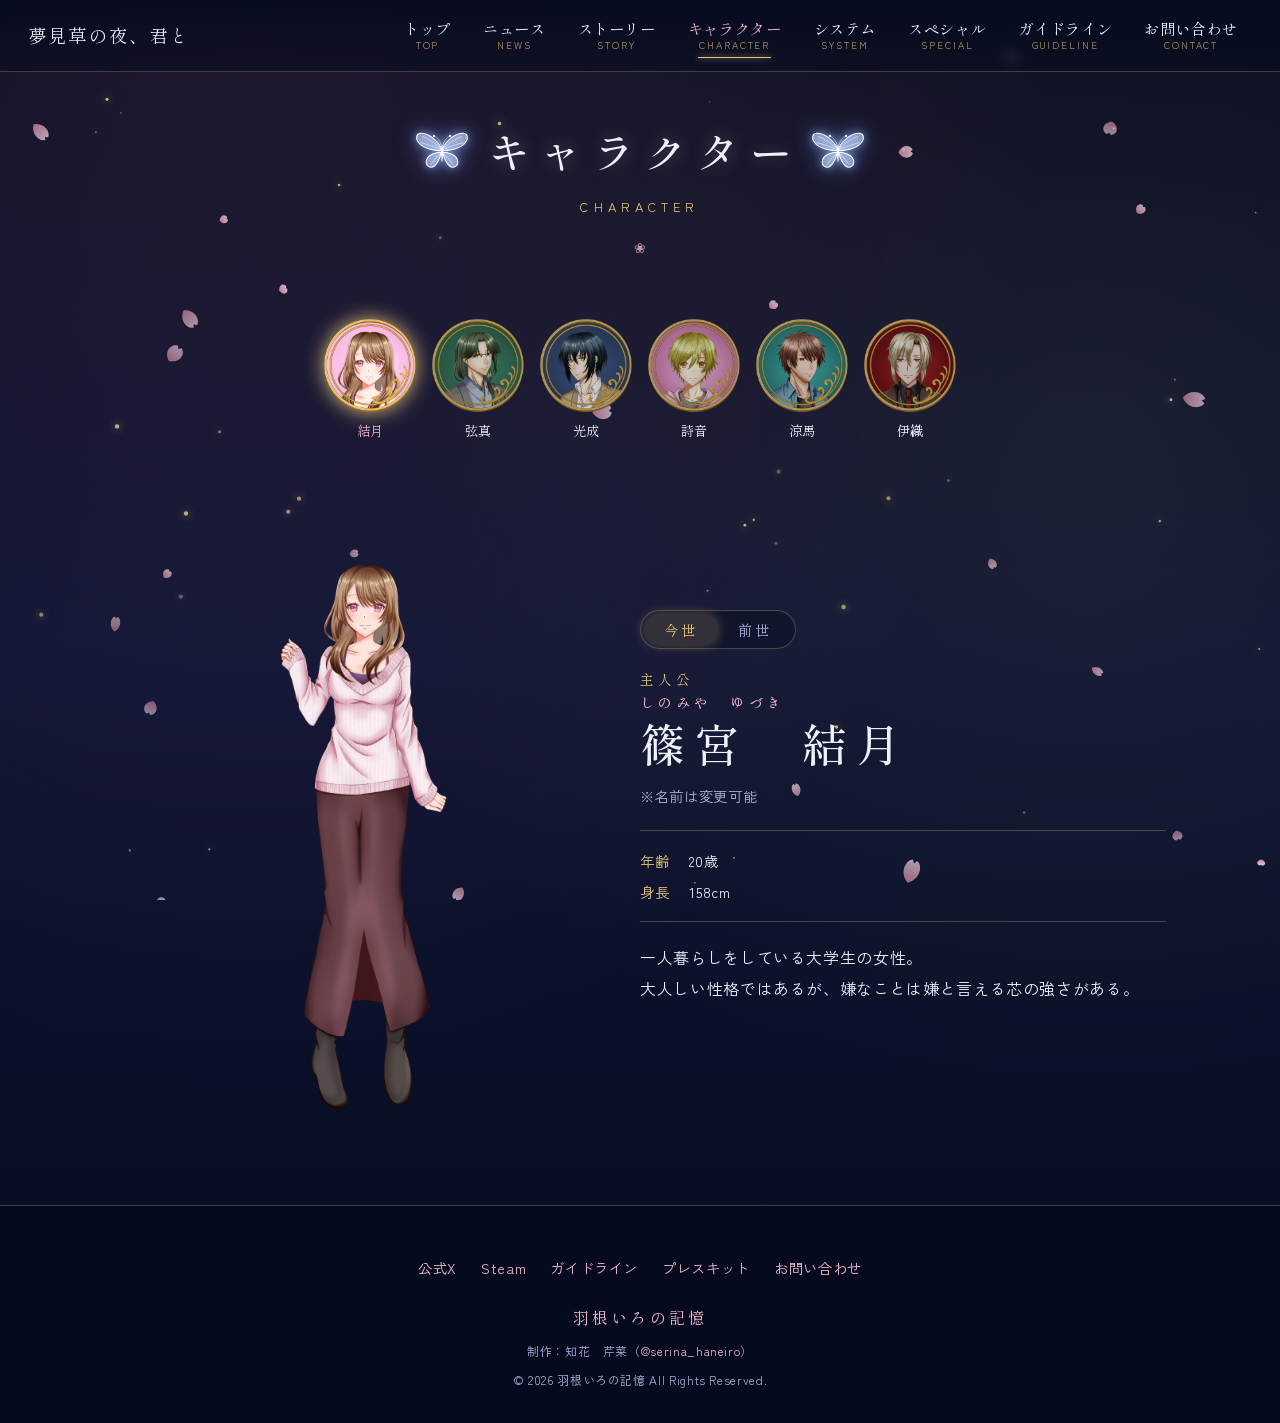
==== commit a7a0fd16: "アイコン追加" ====
--- a/character.html
+++ b/character.html
@@ -20,7 +20,7 @@
   <link rel="preconnect" href="https://fonts.googleapis.com">
   <link rel="preconnect" href="https://fonts.gstatic.com" crossorigin>
   <link href="https://fonts.googleapis.com/css2?family=Shippori+Mincho:wght@400;500;600&family=Zen+Kaku+Gothic+New:wght@400;500&display=swap" rel="stylesheet">
-  <link rel="stylesheet" href="css/style.css?v=18">
+  <link rel="stylesheet" href="css/style.css?v=19">
 </head>
 <body>
   <canvas id="petals" aria-hidden="true"></canvas>
--- a/css/style.css
+++ b/css/style.css
@@ -942,16 +942,17 @@
   .page-toc { gap: 8px; margin-bottom: 48px; }
   .page-toc a { padding: 6px 16px; font-size: 0.85rem; }
 }
-/* スペシャルページ：コーナー見出しの両側に、夢見草（桜）のアイコン */
-.special-section > h2.section-title {
+/* 見出し（class="section-title" の h2）の両側に、夢見草（桜）のアイコン
+   トップのニュース・スペシャル・用語集・お問い合わせのよくある質問など、全ページの見出しに付きます */
+h2.section-title {
   display: flex;
   flex-wrap: wrap;
   justify-content: center;
   align-items: center;
   column-gap: 0.55em;
 }
-.special-section > h2.section-title::before,
-.special-section > h2.section-title::after {
+h2.section-title::before,
+h2.section-title::after {
   content: "";
   width: 1.05em;
   height: 1.05em;
@@ -959,9 +960,9 @@
   filter: drop-shadow(0 0 5px rgba(242, 184, 203, 0.75));
   animation: sakuraSway 6s ease-in-out infinite;
 }
-.special-section > h2.section-title::before { order: -1; }
-.special-section > h2.section-title::after  { order: 1; animation-delay: -3s; }
-.special-section > h2.section-title .en { order: 2; flex-basis: 100%; }
+h2.section-title::before { order: -1; }
+h2.section-title::after  { order: 1; animation-delay: -3s; }
+h2.section-title .en { order: 2; flex-basis: 100%; }
 
 /* ゆっくり回りながら、ふわっと揺れる */
 @keyframes sakuraSway {
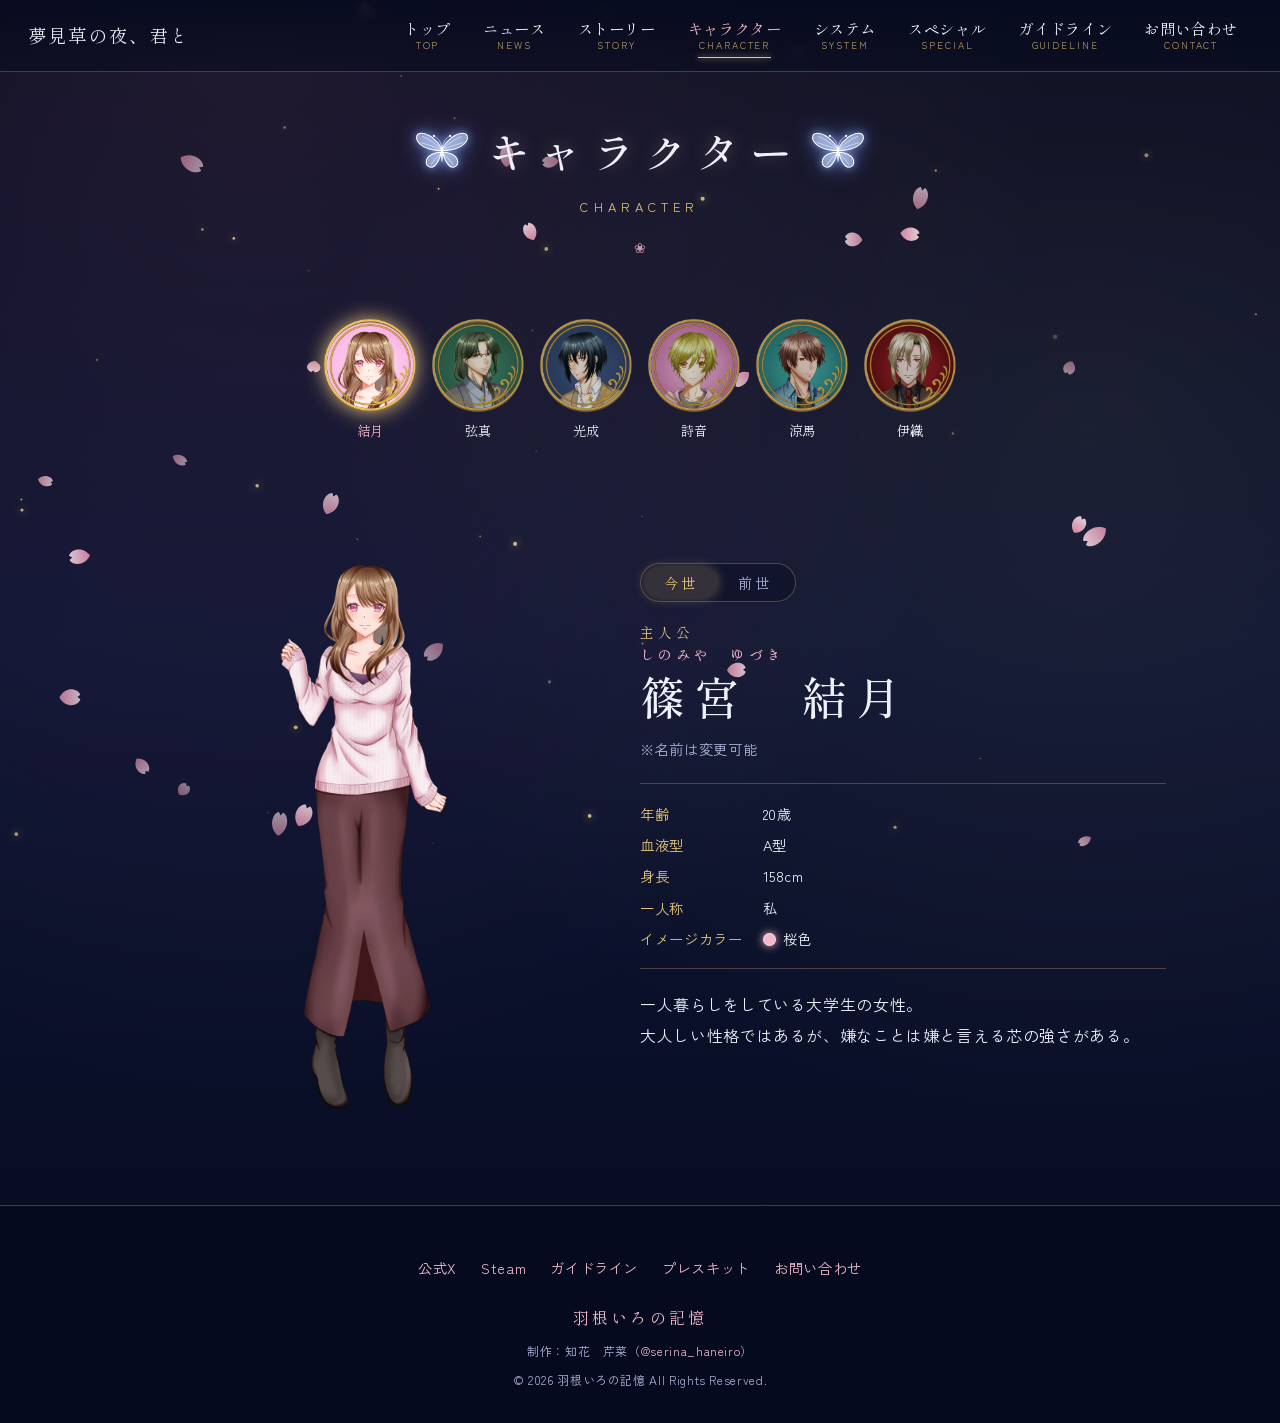
==== commit 6a47b373: "Update character.html" ====
--- a/character.html
+++ b/character.html
@@ -21,6 +21,20 @@
   <link rel="preconnect" href="https://fonts.gstatic.com" crossorigin>
   <link href="https://fonts.googleapis.com/css2?family=Shippori+Mincho:wght@400;500;600&family=Zen+Kaku+Gothic+New:wght@400;500&display=swap" rel="stylesheet">
   <link rel="stylesheet" href="css/style.css?v=19">
+
+  <!-- このページだけで使う見た目（イメージカラーの丸） -->
+  <style>
+    .color-chip {
+      display: inline-block;
+      width: 0.95em;
+      height: 0.95em;
+      margin-right: 0.5em;
+      border-radius: 50%;
+      background: var(--chip);
+      box-shadow: 0 0 8px var(--chip), inset 0 0 0 1px rgba(255, 255, 255, 0.35);
+      vertical-align: -0.1em;
+    }
+  </style>
 </head>
 <body>
   <canvas id="petals" aria-hidden="true"></canvas>
@@ -95,7 +109,10 @@
           <p class="chara-cv">※名前は変更可能</p>
           <dl class="chara-profile">
             <dt>年齢</dt><dd>20歳</dd>
+            <dt>血液型</dt><dd>A型</dd>
             <dt>身長</dt><dd>158cm</dd>
+            <dt class="now-only">一人称</dt><dd class="now-only">私</dd>
+            <dt class="now-only">イメージカラー</dt><dd class="now-only"><span class="color-chip" style="--chip:#f2b8cb"></span>桜色</dd>
           </dl>
           <p>一人暮らしをしている大学生の女性。<br>
           大人しい性格ではあるが、嫌なことは嫌と言える芯の強さがある。</p>
@@ -114,7 +131,12 @@
           <dl class="chara-profile">
             <dt>年齢</dt><dd>25歳</dd>
             <dt>誕生日</dt><dd>11月7日</dd>
+            <dt>星座</dt><dd>さそり座</dd>
+            <dt>血液型</dt><dd>O型</dd>
             <dt>身長</dt><dd>180cm</dd>
+            <dt class="now-only">一人称</dt><dd class="now-only">私</dd>
+            <dt class="now-only">主人公の呼び方</dt><dd class="now-only">貴女／名前＋さん</dd>
+            <dt class="now-only">イメージカラー</dt><dd class="now-only"><span class="color-chip" style="--chip:#5fa486"></span>翡翠色</dd>
             <dt class="now-only">趣味</dt><dd class="now-only">古書の修繕／お茶を飲みながらまったり過ごす</dd>
             <dt class="now-only">特技</dt><dd class="now-only">書道</dd>
             <dt class="now-only">好きな食べ物</dt><dd class="now-only">和食／和菓子</dd>
@@ -138,7 +160,12 @@
           <dl class="chara-profile">
             <dt>年齢</dt><dd>22歳</dd>
             <dt>誕生日</dt><dd>6月11日</dd>
+            <dt>星座</dt><dd>ふたご座</dd>
+            <dt>血液型</dt><dd>A型</dd>
             <dt>身長</dt><dd>175cm</dd>
+            <dt class="now-only">一人称</dt><dd class="now-only">俺</dd>
+            <dt class="now-only">主人公の呼び方</dt><dd class="now-only">君／苗字の呼び捨て</dd>
+            <dt class="now-only">イメージカラー</dt><dd class="now-only"><span class="color-chip" style="--chip:#8b9fe0"></span>桔梗色</dd>
             <dt class="now-only">趣味</dt><dd class="now-only">読書／寝ること</dd>
             <dt class="now-only">特技</dt><dd class="now-only">どこでも寝られる</dd>
             <dt class="now-only">好きな食べ物</dt><dd class="now-only">薄味のもの</dd>
@@ -162,7 +189,12 @@
           <dl class="chara-profile">
             <dt>年齢</dt><dd>18歳</dd>
             <dt>誕生日</dt><dd>5月20日</dd>
+            <dt>星座</dt><dd>おうし座</dd>
+            <dt>血液型</dt><dd>B型</dd>
             <dt>身長</dt><dd>163cm</dd>
+            <dt class="now-only">一人称</dt><dd class="now-only">僕</dd>
+            <dt class="now-only">主人公の呼び方</dt><dd class="now-only">あなた／名前＋さん</dd>
+            <dt class="now-only">イメージカラー</dt><dd class="now-only"><span class="color-chip" style="--chip:#e8c56a"></span>山吹色</dd>
             <dt class="now-only">趣味</dt><dd class="now-only">スイーツ作り／料理</dd>
             <dt class="now-only">特技</dt><dd class="now-only">ラテアート</dd>
             <dt class="now-only">好きな食べ物</dt><dd class="now-only">甘いもの</dd>
@@ -186,7 +218,12 @@
           <dl class="chara-profile">
             <dt>年齢</dt><dd>23歳</dd>
             <dt>誕生日</dt><dd>12月2日</dd>
+            <dt>星座</dt><dd>いて座</dd>
+            <dt>血液型</dt><dd>O型</dd>
             <dt>身長</dt><dd>177cm</dd>
+            <dt class="now-only">一人称</dt><dd class="now-only">俺</dd>
+            <dt class="now-only">主人公の呼び方</dt><dd class="now-only">お前／名前の呼び捨て</dd>
+            <dt class="now-only">イメージカラー</dt><dd class="now-only"><span class="color-chip" style="--chip:#d39662"></span>琥珀色</dd>
             <dt class="now-only">趣味</dt><dd class="now-only">バイクでのドライブ／筋トレ</dd>
             <dt class="now-only">特技</dt><dd class="now-only">DIY</dd>
             <dt class="now-only">好きな食べ物</dt><dd class="now-only">ファーストフード</dd>
@@ -210,7 +247,12 @@
           <dl class="chara-profile">
             <dt>年齢</dt><dd>28歳</dd>
             <dt>誕生日</dt><dd>2月18日</dd>
+            <dt>星座</dt><dd>みずがめ座</dd>
+            <dt>血液型</dt><dd>AB型</dd>
             <dt>身長</dt><dd>185cm</dd>
+            <dt class="now-only">一人称</dt><dd class="now-only">俺</dd>
+            <dt class="now-only">主人公の呼び方</dt><dd class="now-only">お前</dd>
+            <dt class="now-only">イメージカラー</dt><dd class="now-only"><span class="color-chip" style="--chip:#d65a68"></span>緋色</dd>
             <dt class="now-only">趣味</dt><dd class="now-only">仕事／映画鑑賞</dd>
             <dt class="now-only">特技</dt><dd class="now-only">チェス</dd>
             <dt class="now-only">好きな食べ物</dt><dd class="now-only">肉料理</dd>
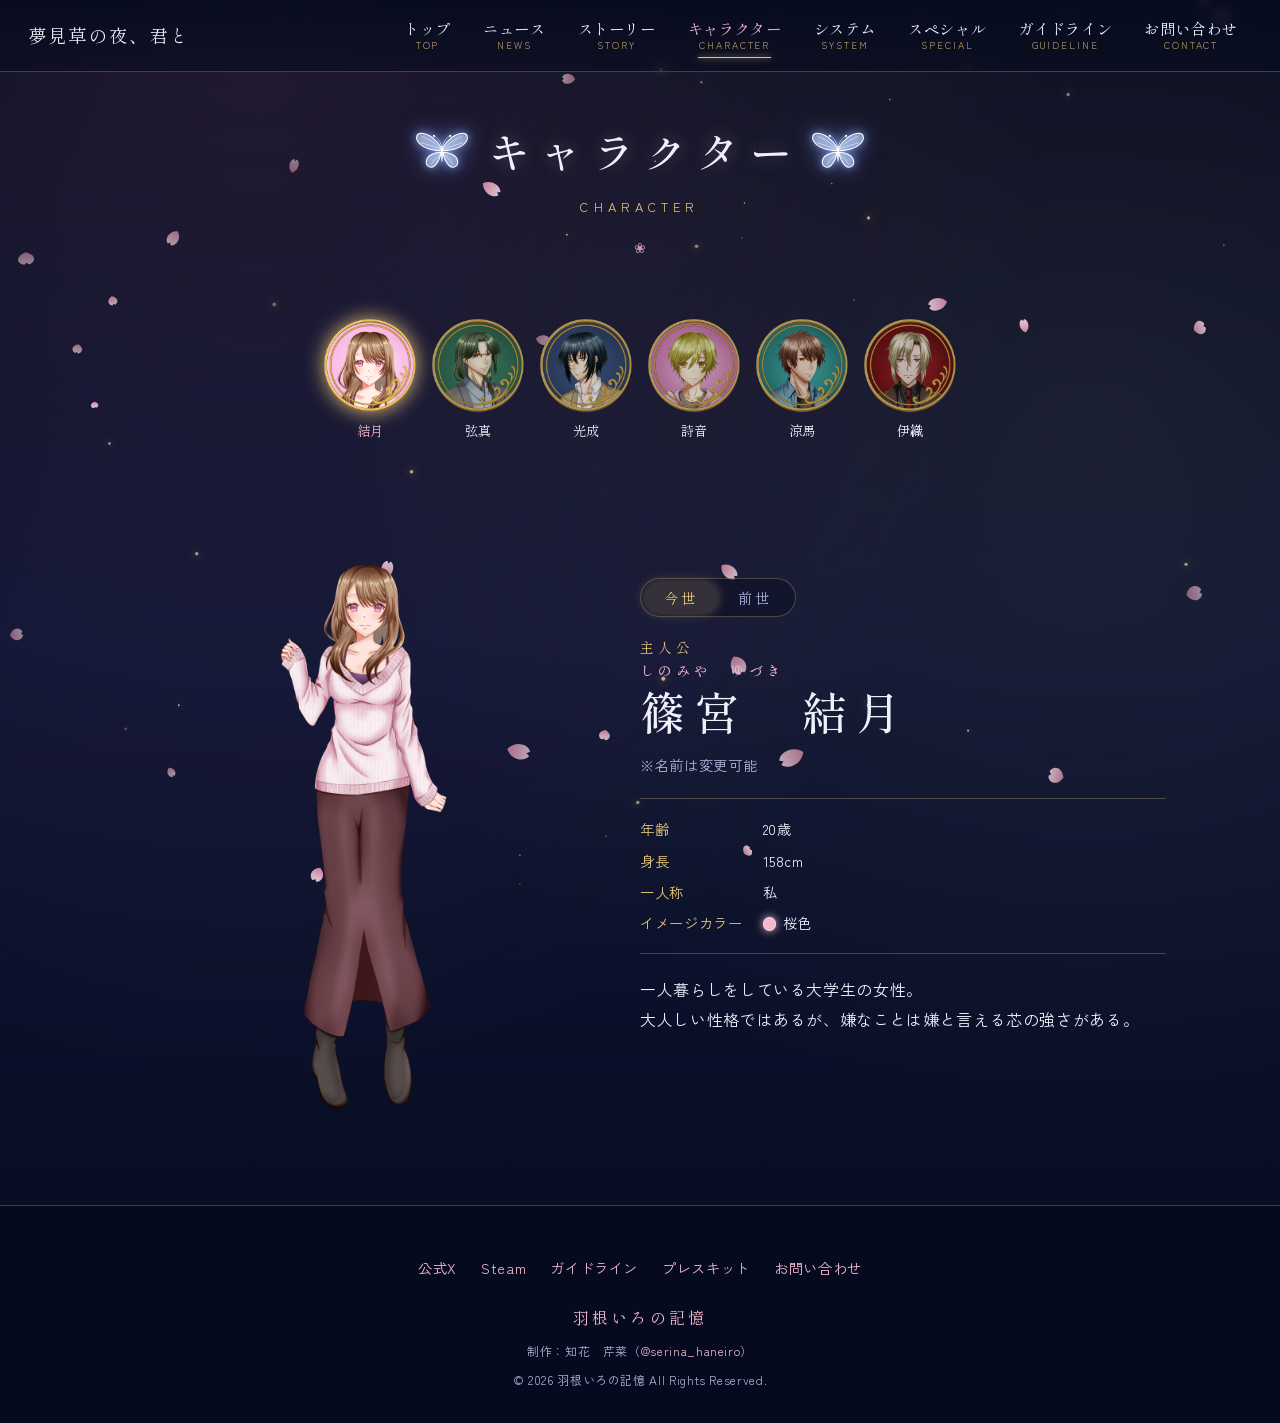
==== commit 312ec5e9: "Update character.html" ====
--- a/character.html
+++ b/character.html
@@ -109,7 +109,6 @@
           <p class="chara-cv">※名前は変更可能</p>
           <dl class="chara-profile">
             <dt>年齢</dt><dd>20歳</dd>
-            <dt>血液型</dt><dd>A型</dd>
             <dt>身長</dt><dd>158cm</dd>
             <dt class="now-only">一人称</dt><dd class="now-only">私</dd>
             <dt class="now-only">イメージカラー</dt><dd class="now-only"><span class="color-chip" style="--chip:#f2b8cb"></span>桜色</dd>
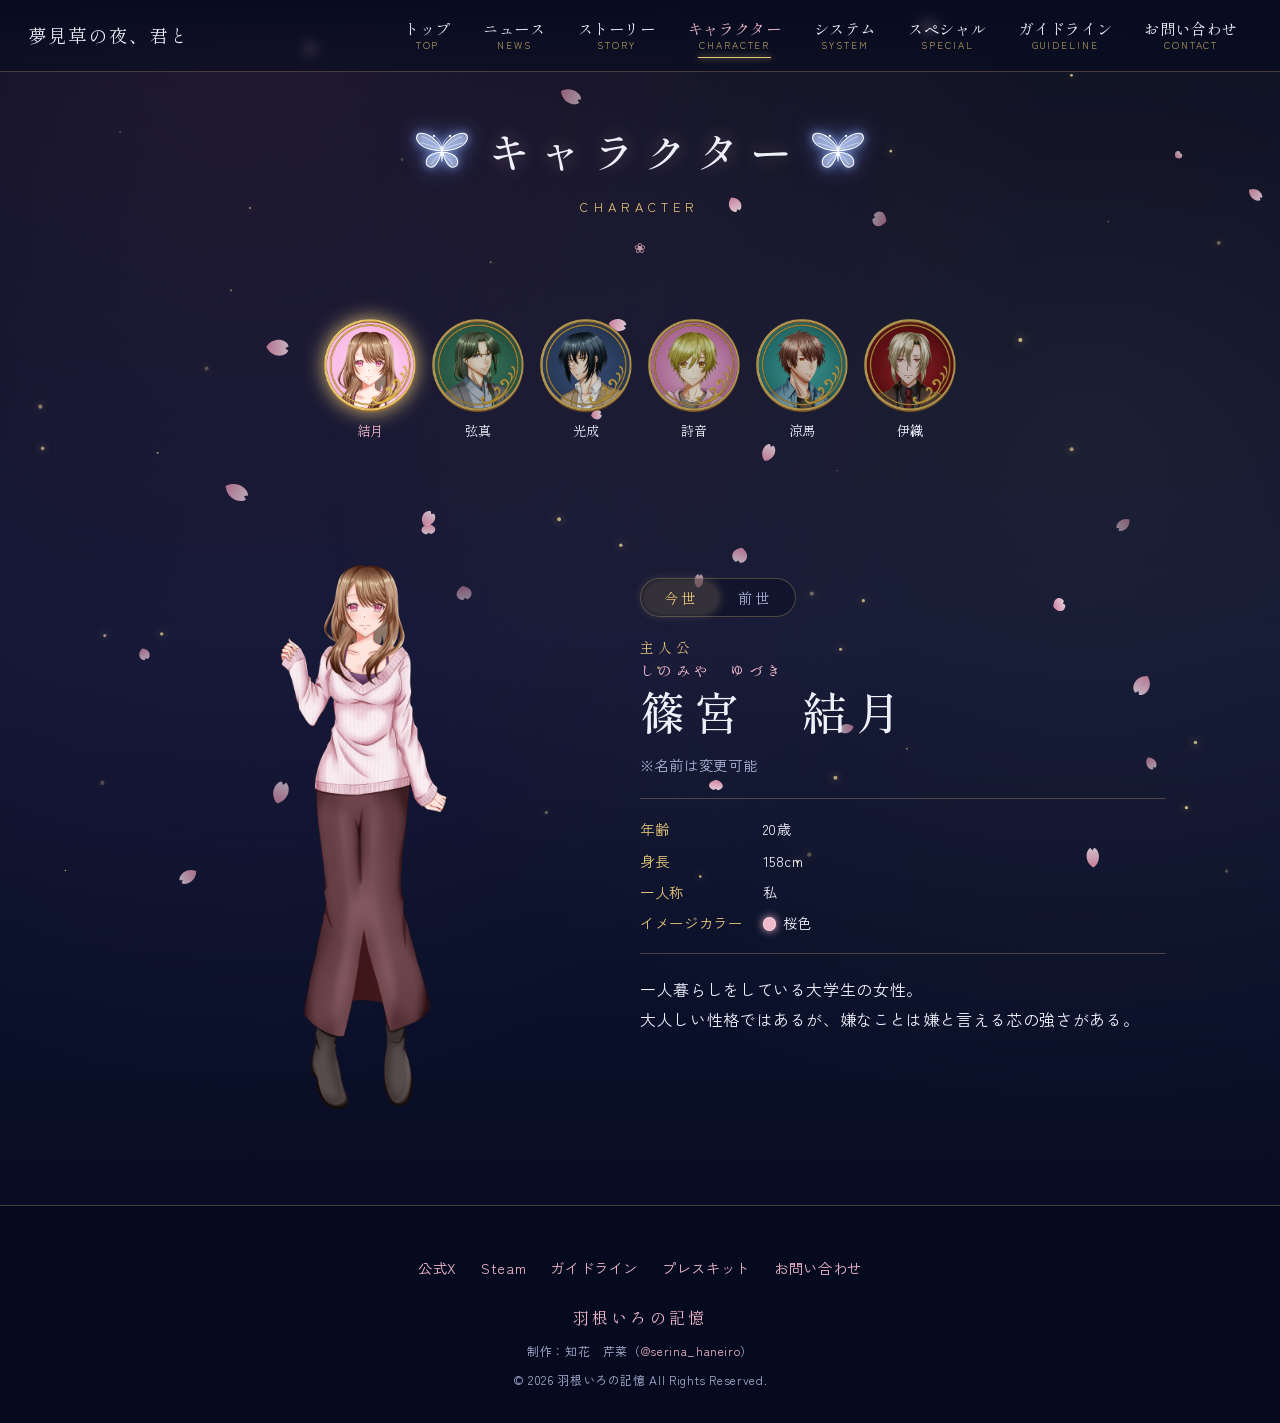
==== commit 9e974ea5: "リンク修正" ====
--- a/character.html
+++ b/character.html
@@ -275,7 +275,7 @@
             <li><a href="presskit.html">プレスキット</a></li>
          <li><a href="contact.html">お問い合わせ</a></li>
     </ul>
-    <p class="footer-circle"><a href="https://haneiro-final.vercel.app/" target="_blank" rel="noopener">羽根いろの記憶</a></p>
+    <p class="footer-circle"><a href="https://haneironokioku.github.io/haneironokioku/" target="_blank" rel="noopener">羽根いろの記憶</a></p>
     <p class="copyright" style="margin-bottom:6px">制作：知花　芹菜（<a href="https://x.com/serina_haneiro" target="_blank" rel="noopener">@serina_haneiro</a>）</p>
     <p class="copyright">&copy; 2026 羽根いろの記憶 All Rights Reserved.</p>
   </footer>
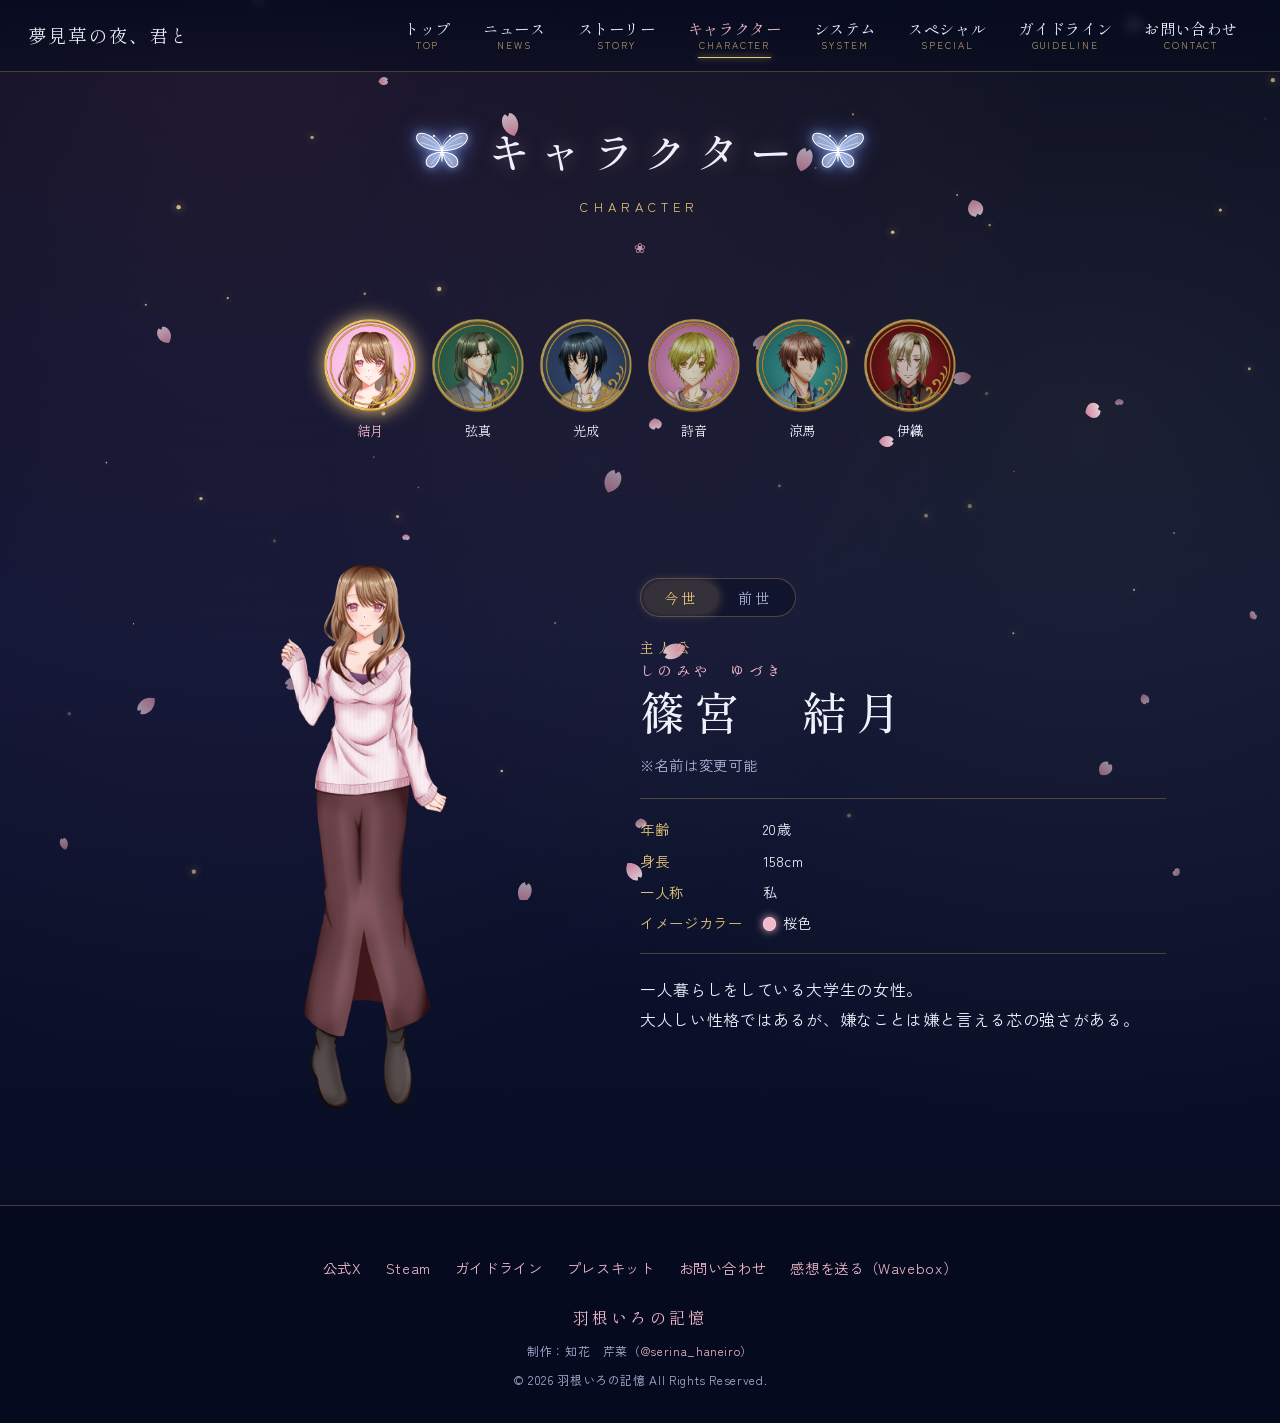
==== commit e0d9572f: "フッター追加" ====
--- a/character.html
+++ b/character.html
@@ -274,6 +274,7 @@
             <li><a href="guideline.html">ガイドライン</a></li>
             <li><a href="presskit.html">プレスキット</a></li>
          <li><a href="contact.html">お問い合わせ</a></li>
+      <li><a href="https://wavebox.me/wave/7bja4yynym2rl8wr/" target="_blank" rel="noopener">感想を送る（Wavebox）</a></li>
     </ul>
     <p class="footer-circle"><a href="https://haneironokioku.github.io/haneironokioku/" target="_blank" rel="noopener">羽根いろの記憶</a></p>
     <p class="copyright" style="margin-bottom:6px">制作：知花　芹菜（<a href="https://x.com/serina_haneiro" target="_blank" rel="noopener">@serina_haneiro</a>）</p>
